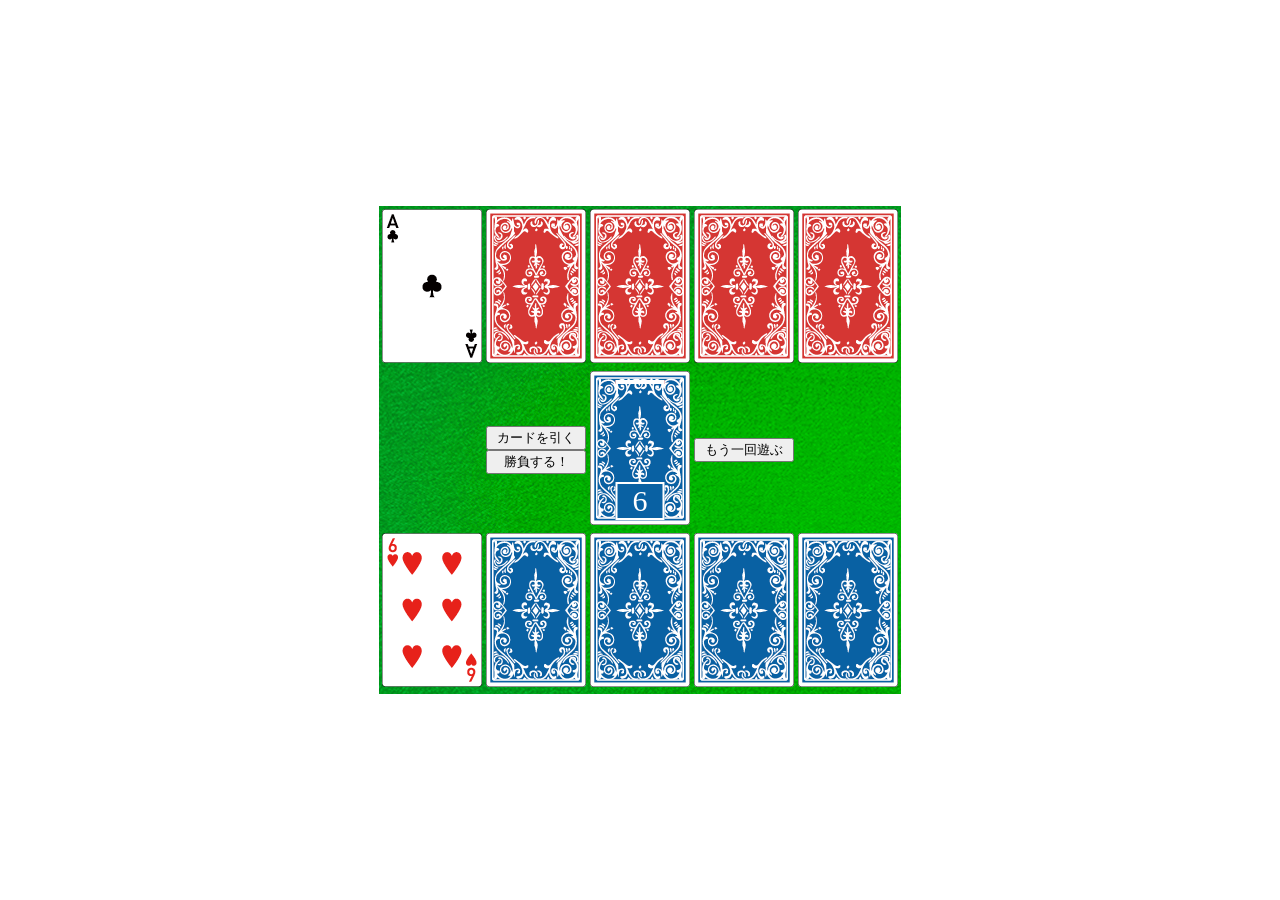
==== index.html @ d0e44fe4 "Rename sample.html to index.html" ====
<!DOCTYPE html>
<html lang="ja">
<head> 
<meta charset="utf-8">
<title>ブラックジャック</title>
<link href="sample.css" rel="stylesheet">
</head>
<body>
<table id="table">
  <tr>
    <td><img src="red.png" class="comCard" alt=""></td>
    <td><img src="red.png" class="comCard" alt=""></td>
    <td><img src="red.png" class="comCard" alt=""></td>
    <td><img src="red.png" class="comCard" alt=""></td>
    <td><img src="red.png" class="comCard" alt=""></td>
  </tr>
  <tr>
    <td></td>
    <td><button id="pick">カードを引く</button><br><button id="judge">勝負する！</button></td>
    <td>
      <img id="cards" src="blue.png" alt="">
      <div id="myTotal" class="total"></div>
      <div id="comTotal" class="total"></div>
    </td>
    <td><button id="reset">もう一回遊ぶ</button></td>
    <td></td>
  </tr>
  <tr>
    <td><img src="blue.png" class="myCard" alt=""></td>
    <td><img src="blue.png" class="myCard" alt=""></td>
    <td><img src="blue.png" class="myCard" alt=""></td>
    <td><img src="blue.png" class="myCard" alt=""></td>
    <td><img src="blue.png" class="myCard" alt=""></td>
  </tr>
</table>
<script src="sample.js"></script>
</body>
</html>
---- sample.css ----
@charset "utf-8";

#table {
  background: url(board.png) no-repeat;
  position: absolute;
  top: 50%;
  left: 50%;
  transform: translate(-50%,-50%);
}

#table td {
  position: relative;
  text-align: center;
}

#table button {
  width: 100%;
}

.total {
  position: absolute;
  left: 50%;
  transform: translateX(-50%);
  color: #fff;
  border: 2px solid;
  font-size: 30px;
  width: 1.5em;
  text-align: center;
}

#myTotal {
  background-color: #0961a3;
  bottom: 10px;
}

#comTotal {
  background-color: #d53633;
  top: 10px;
}
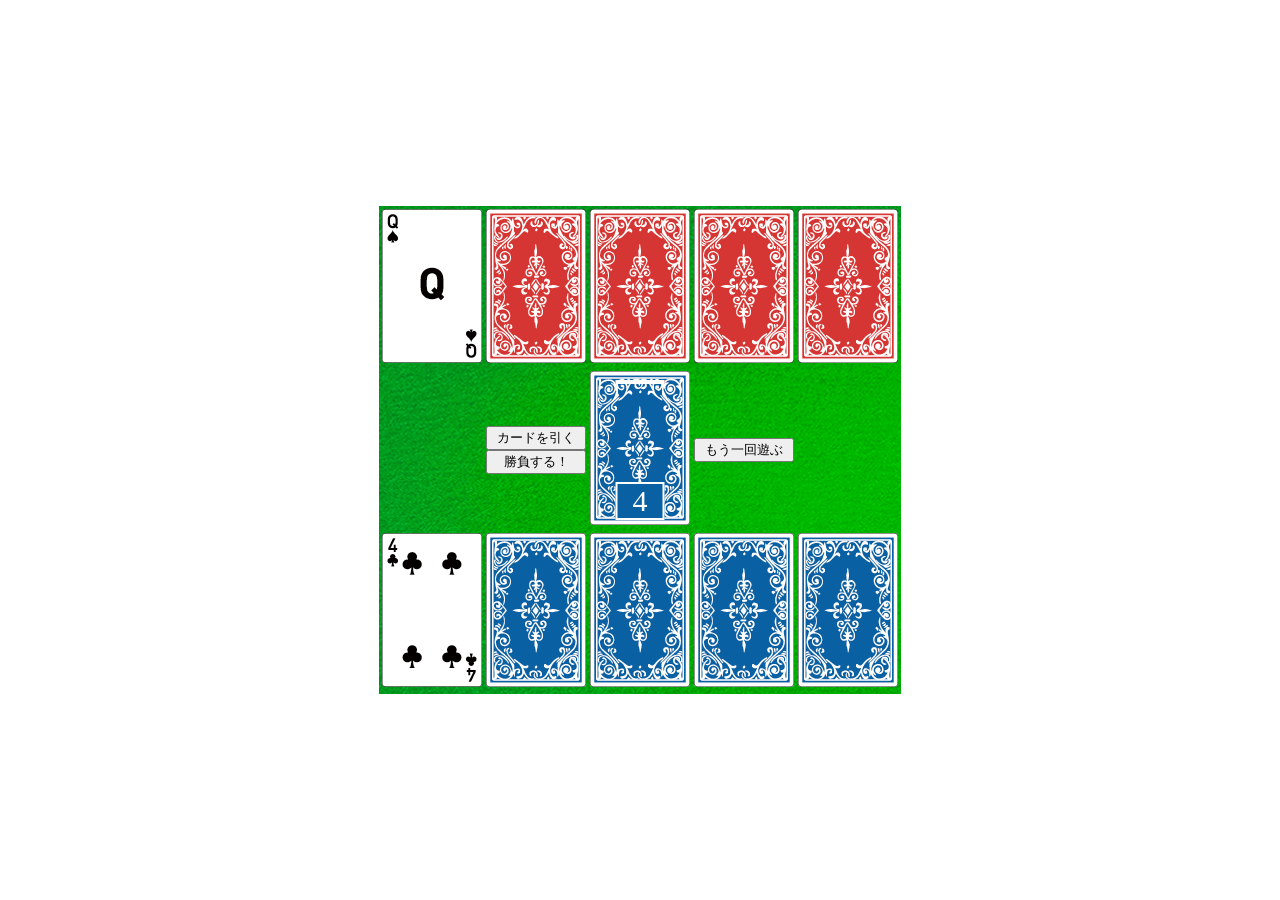
==== commit e37dfd41: "Update index.html" ====
--- a/index.html
+++ b/index.html
@@ -3,7 +3,7 @@
 <head> 
 <meta charset="utf-8">
 <title>ブラックジャック</title>
-<link href="sample.css" rel="stylesheet">
+<link href="index.css" rel="stylesheet">
 </head>
 <body>
 <table id="table">
@@ -33,6 +33,6 @@
     <td><img src="blue.png" class="myCard" alt=""></td>
   </tr>
 </table>
-<script src="sample.js"></script>
+<script src="index.js"></script>
 </body>
 </html>
--- a/index.css
+++ b/index.css
@@ -0,0 +1,39 @@
+@charset "utf-8";
+
+#table {
+  background: url(board.png) no-repeat;
+  position: absolute;
+  top: 50%;
+  left: 50%;
+  transform: translate(-50%,-50%);
+}
+
+#table td {
+  position: relative;
+  text-align: center;
+}
+
+#table button {
+  width: 100%;
+}
+
+.total {
+  position: absolute;
+  left: 50%;
+  transform: translateX(-50%);
+  color: #fff;
+  border: 2px solid;
+  font-size: 30px;
+  width: 1.5em;
+  text-align: center;
+}
+
+#myTotal {
+  background-color: #0961a3;
+  bottom: 10px;
+}
+
+#comTotal {
+  background-color: #d53633;
+  top: 10px;
+}
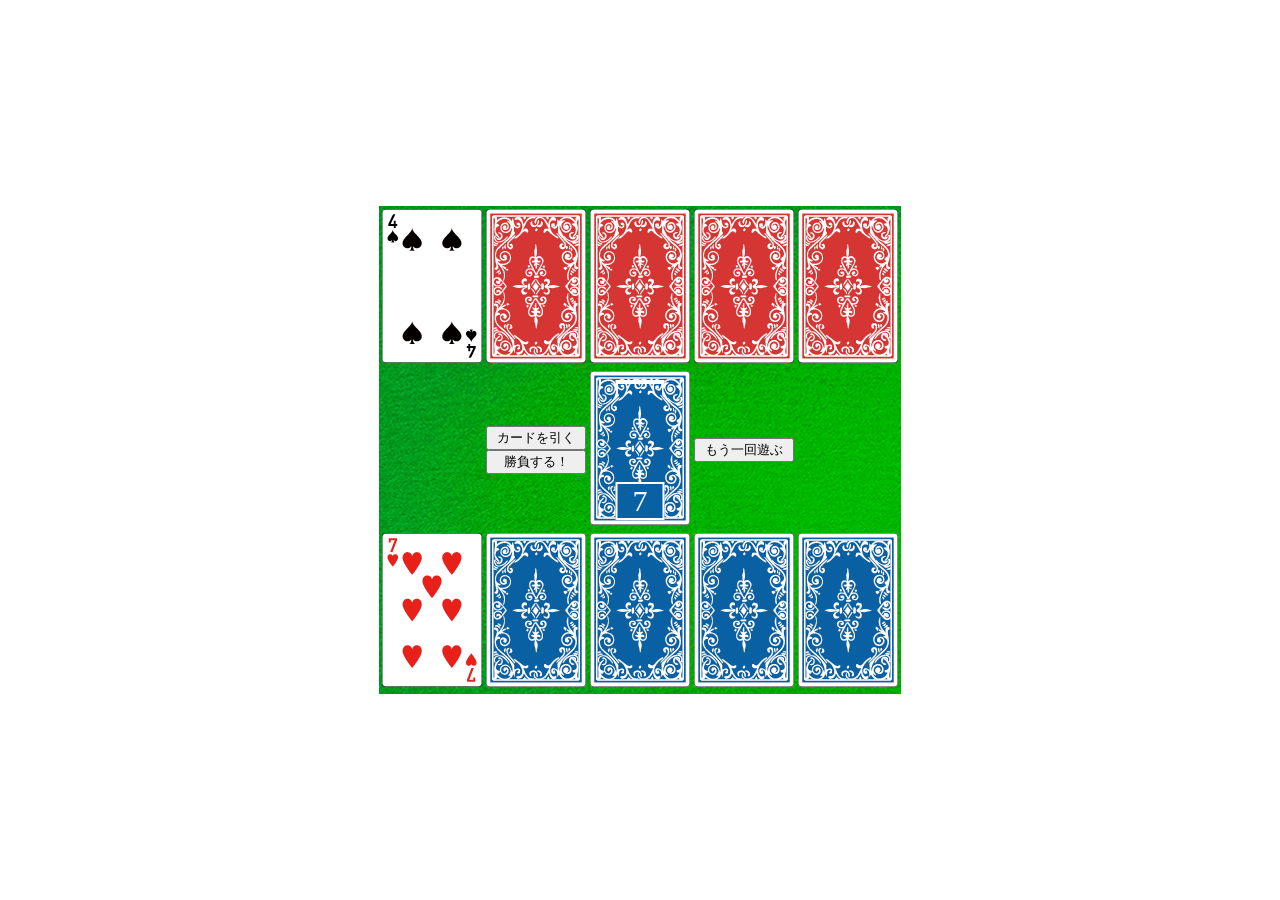
==== commit 6dac6c00: "Update index.html" ====
--- a/index.html
+++ b/index.html
@@ -3,7 +3,7 @@
 <head> 
 <meta charset="utf-8">
 <title>ブラックジャック</title>
-<link href="index.css" rel="stylesheet">
+<link href="./index.css" rel="stylesheet">
 </head>
 <body>
 <table id="table">
@@ -33,6 +33,6 @@
     <td><img src="blue.png" class="myCard" alt=""></td>
   </tr>
 </table>
-<script src="index.js"></script>
+<script src="./index.js" defer></script>
 </body>
 </html>
